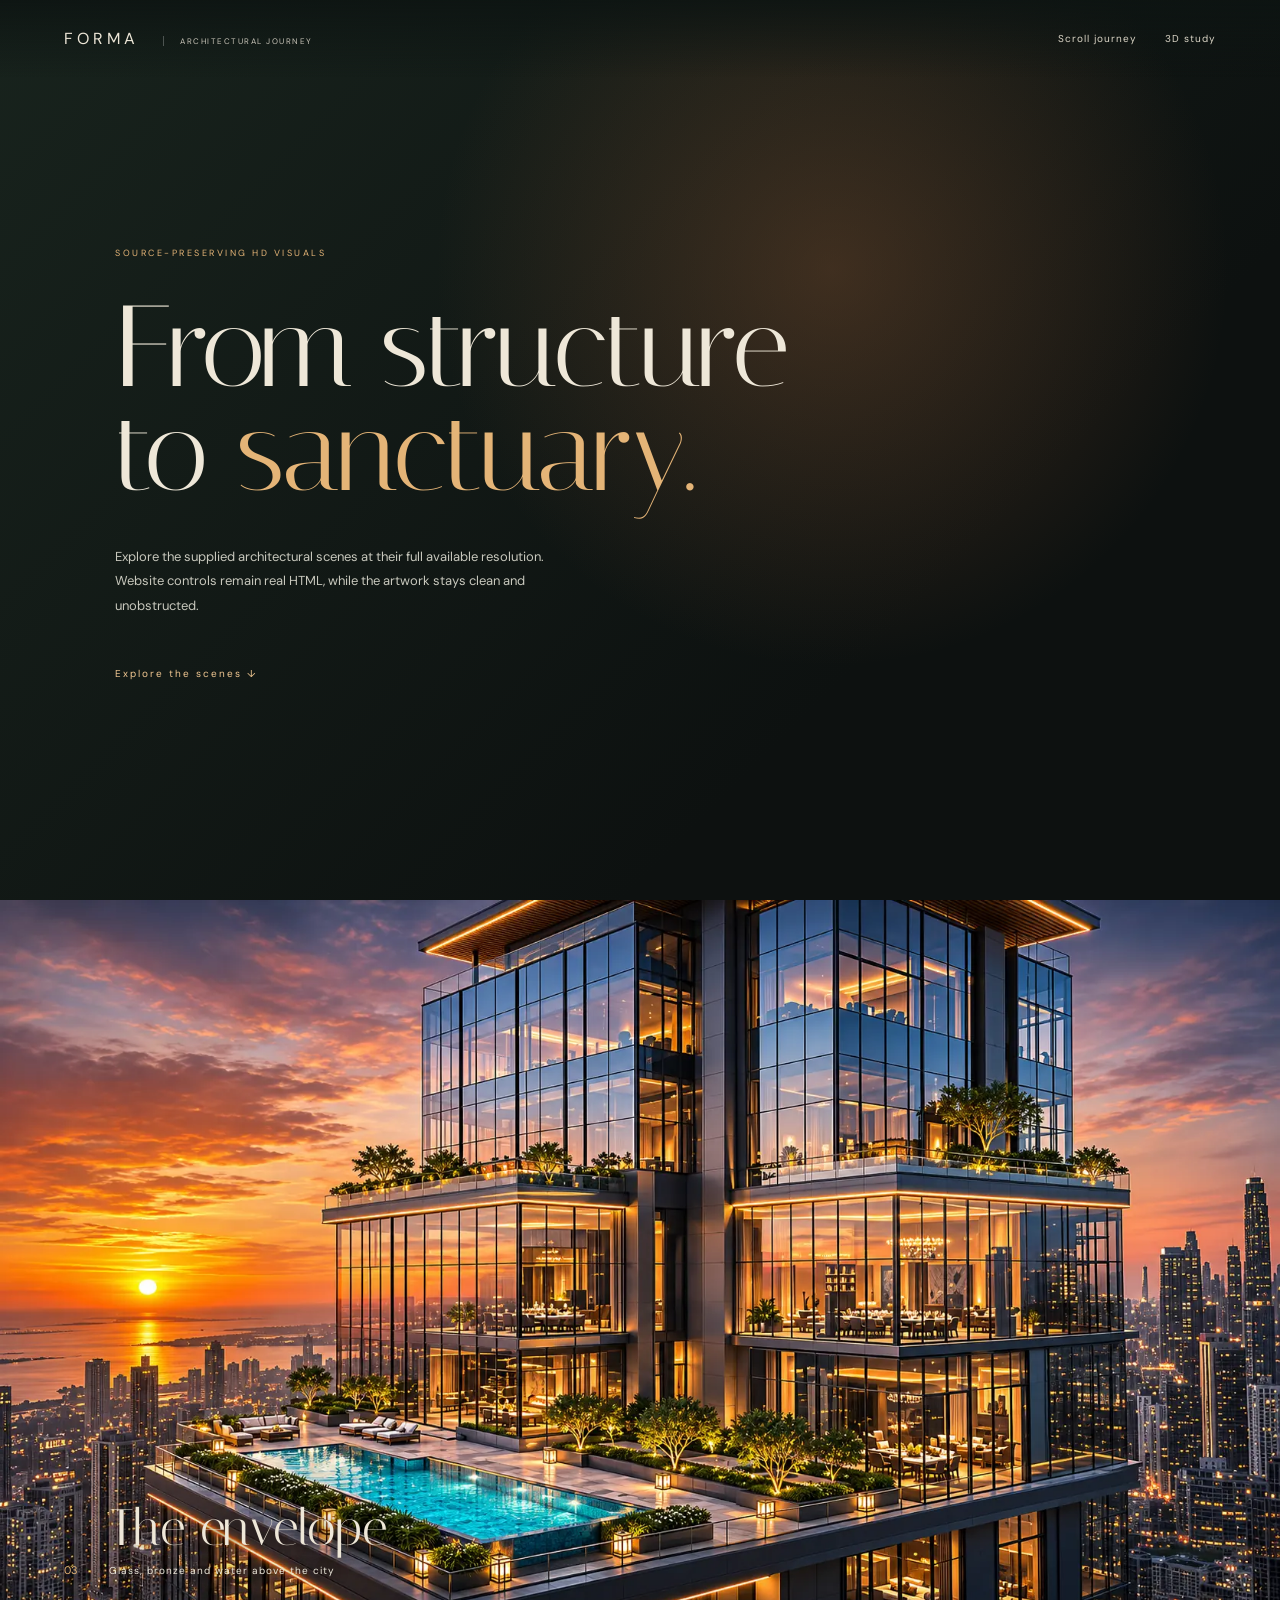
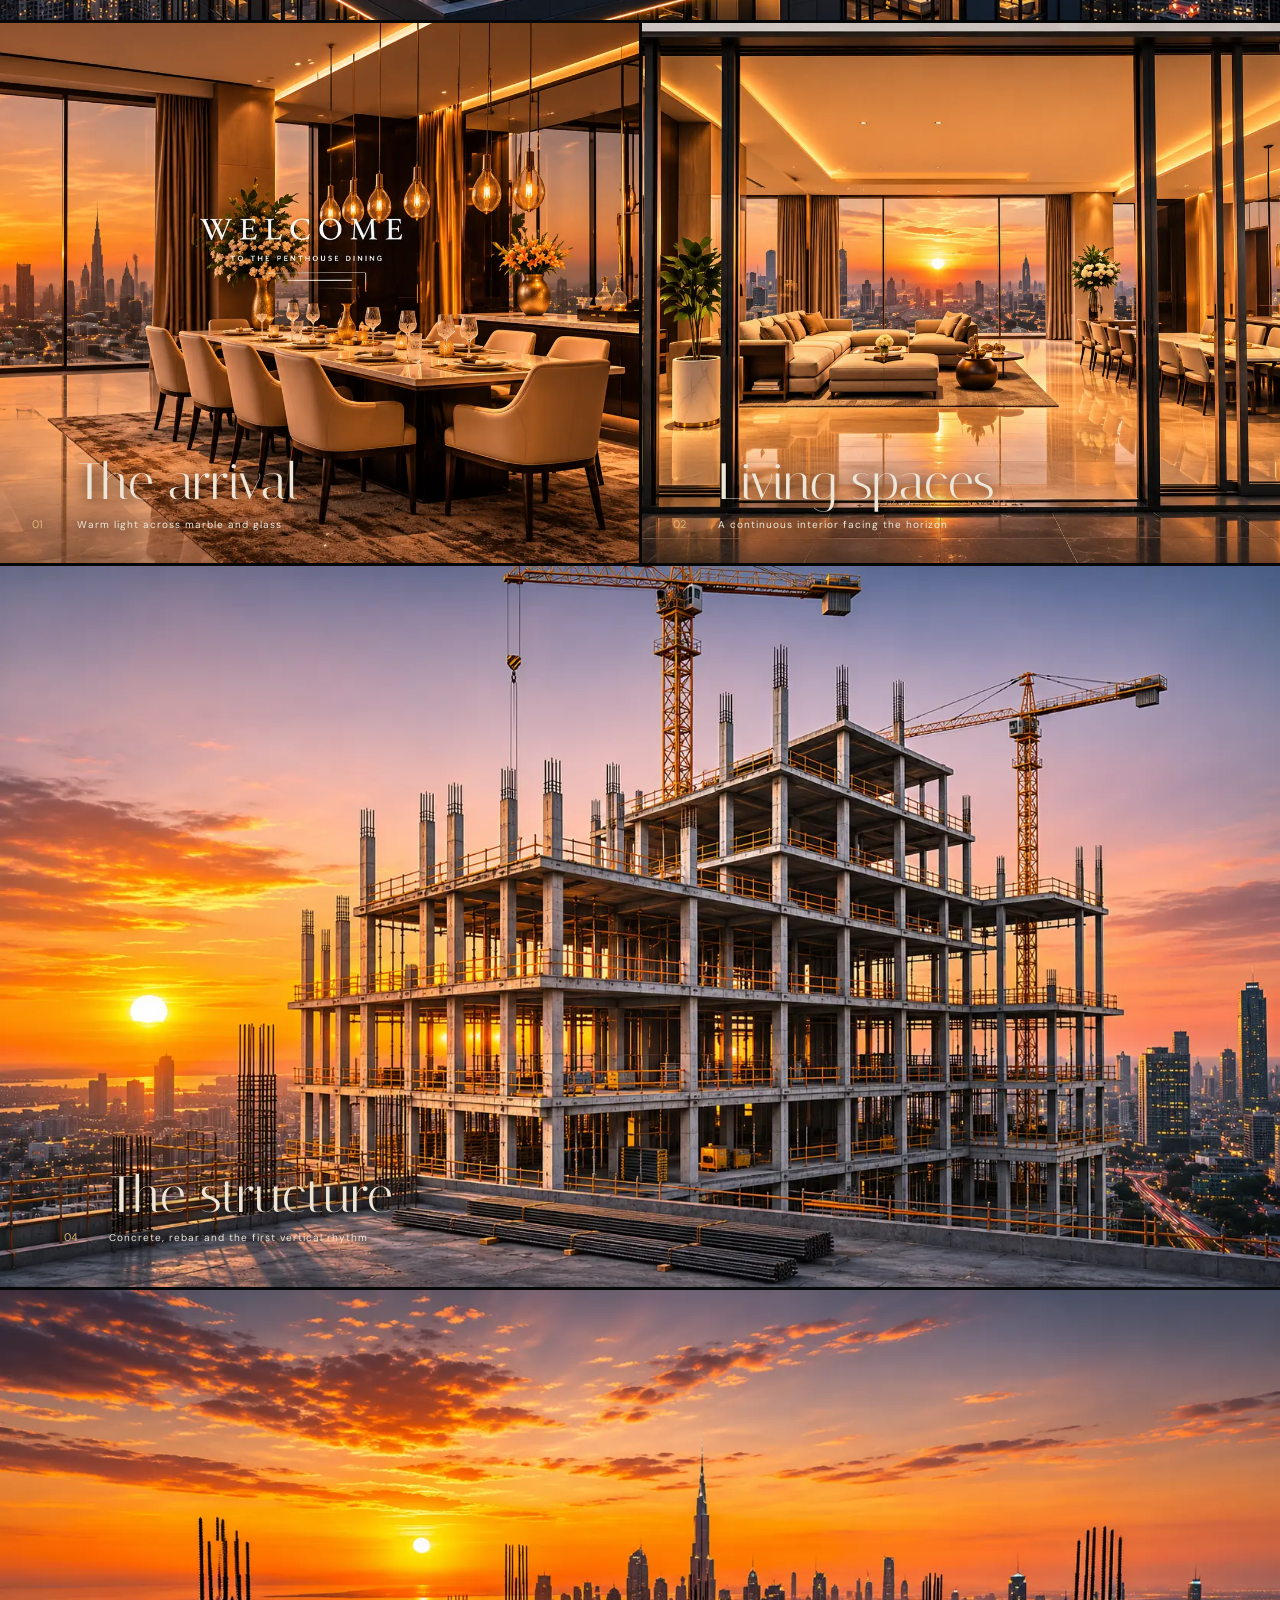
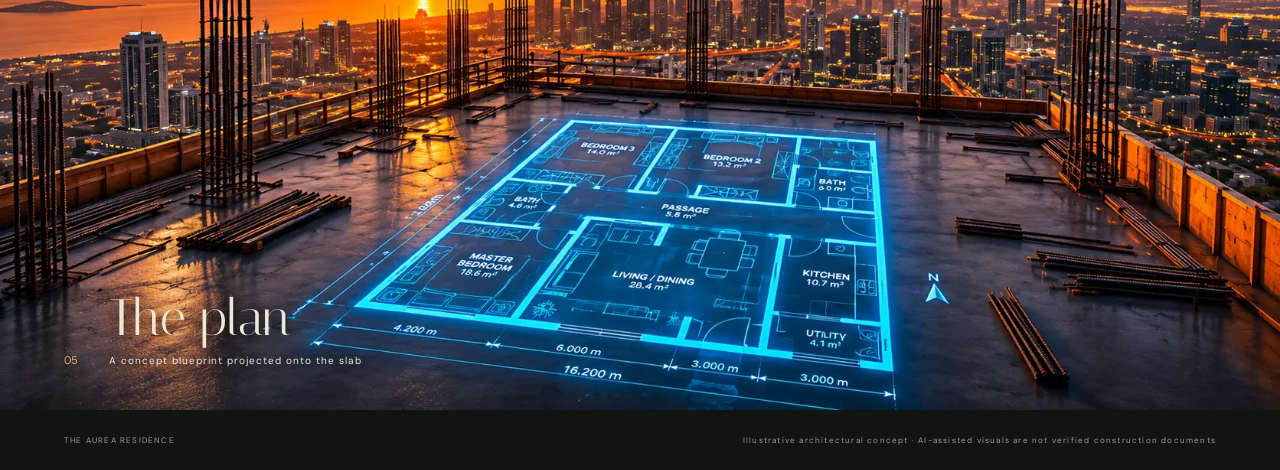
==== hd.html @ f3391a04 "Add supplied HD architectural gallery" ====
<!doctype html>
<html lang="en">
<head>
  <meta charset="utf-8">
  <meta name="viewport" content="width=device-width, initial-scale=1">
  <title>FORMA — HD architectural gallery</title>
  <meta name="description" content="HD architectural scenes from the Aurea Residence concept.">
  <link rel="stylesheet" href="hd-gallery.css">
</head>
<body>
  <header>
    <a href="index.html" class="brand">FORMA <span>ARCHITECTURAL JOURNEY</span></a>
    <nav><a href="index.html">Scroll journey</a><a href="study.html">3D study</a></nav>
  </header>
  <main>
    <section class="hero">
      <p class="eyebrow">SOURCE-PRESERVING HD VISUALS</p>
      <h1>From structure<br>to <em>sanctuary.</em></h1>
      <p>Explore the supplied architectural scenes at their full available resolution. Website controls remain real HTML, while the artwork stays clean and unobstructed.</p>
      <a class="scroll-cue" href="#gallery">Explore the scenes ↓</a>
    </section>
    <section id="gallery" class="gallery" aria-label="HD architectural scenes">
      <figure class="scene scene-wide"><img src="assets/hd-web/03-exterior.webp" alt="Glass penthouse exterior with rooftop pool at sunset" loading="eager"><figcaption><span>03</span><strong>The envelope</strong><small>Glass, bronze and water above the city</small></figcaption></figure>
      <figure class="scene"><img src="assets/hd-web/01-dining.webp" alt="Luxury penthouse dining room with sunset skyline" loading="lazy"><figcaption><span>01</span><strong>The arrival</strong><small>Warm light across marble and glass</small></figcaption></figure>
      <figure class="scene"><img src="assets/hd-web/02-living.webp" alt="Luxury penthouse living room facing the sunset" loading="lazy"><figcaption><span>02</span><strong>Living spaces</strong><small>A continuous interior facing the horizon</small></figcaption></figure>
      <figure class="scene scene-wide"><img src="assets/hd-web/04-construction.webp" alt="Concrete tower under construction at golden hour" loading="lazy"><figcaption><span>04</span><strong>The structure</strong><small>Concrete, rebar and the first vertical rhythm</small></figcaption></figure>
      <figure class="scene scene-wide"><img src="assets/hd-web/05-blueprint.webp" alt="Rooftop construction scene with a glowing floor plan" loading="lazy"><figcaption><span>05</span><strong>The plan</strong><small>A concept blueprint projected onto the slab</small></figcaption></figure>
    </section>
  </main>
  <footer><span>THE AUREA RESIDENCE</span><span>Illustrative architectural concept · AI-assisted visuals are not verified construction documents</span></footer>
</body>
</html>
---- hd-gallery.css ----
@import url('https://fonts.googleapis.com/css2?family=DM+Sans:wght@400;500;600&family=Italiana&display=swap');
:root{--ink:#111512;--cream:#eee7d8;--gold:#e4b477}*{box-sizing:border-box}html{scroll-behavior:smooth}body{margin:0;background:var(--ink);color:var(--cream);font-family:'DM Sans',Arial,sans-serif}a{color:inherit;text-decoration:none}header{position:fixed;z-index:5;top:0;left:0;right:0;padding:28px 5%;display:flex;justify-content:space-between;align-items:center;background:linear-gradient(#0d1412dd,transparent)}.brand{font-size:16px;letter-spacing:4px}.brand span{font-size:8px;letter-spacing:1.5px;color:#c9c5b9;margin-left:16px;border-left:1px solid #ffffff40;padding-left:16px}nav{display:flex;gap:28px;font-size:10px;letter-spacing:1px;color:#ded8c9}.hero{min-height:100vh;display:grid;align-content:center;padding:12vh 9vw 10vh;background:radial-gradient(circle at 65% 30%,#9e603755,transparent 38%),linear-gradient(135deg,#18231d,#0d1110 70%)}.eyebrow{font-size:9px;letter-spacing:2.5px;color:var(--gold)}h1{font:clamp(64px,9vw,145px)/.9 Italiana,Georgia,serif;font-weight:400;letter-spacing:-3px;margin:28px 0}em{color:var(--gold);font-style:normal}.hero p:not(.eyebrow){max-width:440px;font-size:13px;line-height:1.9;color:#c8c8bd}.scroll-cue{display:inline-block;margin-top:35px;font-size:10px;letter-spacing:2px;color:#f3c993}.gallery{display:grid;grid-template-columns:repeat(2,minmax(0,1fr));gap:3px;background:#050706}.scene{position:relative;margin:0;min-height:60vh;overflow:hidden;background:#171d19}.scene-wide{grid-column:1/-1;min-height:72vh}.scene img{width:100%;height:100%;min-height:60vh;display:block;object-fit:cover;transition:transform 1.2s cubic-bezier(.2,.7,.2,1),filter .8s}.scene-wide img{min-height:72vh}.scene:hover img{transform:scale(1.025);filter:saturate(1.08) contrast(1.04)}figcaption{position:absolute;left:5%;right:5%;bottom:6%;display:grid;grid-template-columns:45px 1fr;align-items:end;text-shadow:0 2px 15px #000}.scene figcaption span{grid-row:span 2;color:var(--gold);font-size:11px}.scene figcaption strong{font:clamp(28px,4vw,60px) Italiana,Georgia,serif;font-weight:400}.scene figcaption small{font-size:10px;letter-spacing:1px;color:#eee9dc;margin-top:6px}footer{display:flex;justify-content:space-between;gap:20px;padding:25px 5%;font-size:8px;letter-spacing:1.2px;color:#9d9f92}footer span:last-child{text-align:right}@media(max-width:700px){header{padding:20px 6%}.brand{font-size:12px;letter-spacing:2px}.brand span{display:none}nav{gap:13px;font-size:8px}.hero{padding:15vh 8vw 12vh}h1{font-size:66px}.gallery{display:block}.scene,.scene-wide,.scene img,.scene-wide img{min-height:55vh}.scene figcaption strong{font-size:38px}footer{display:block;line-height:2.2}footer span:last-child{text-align:left;display:block}}
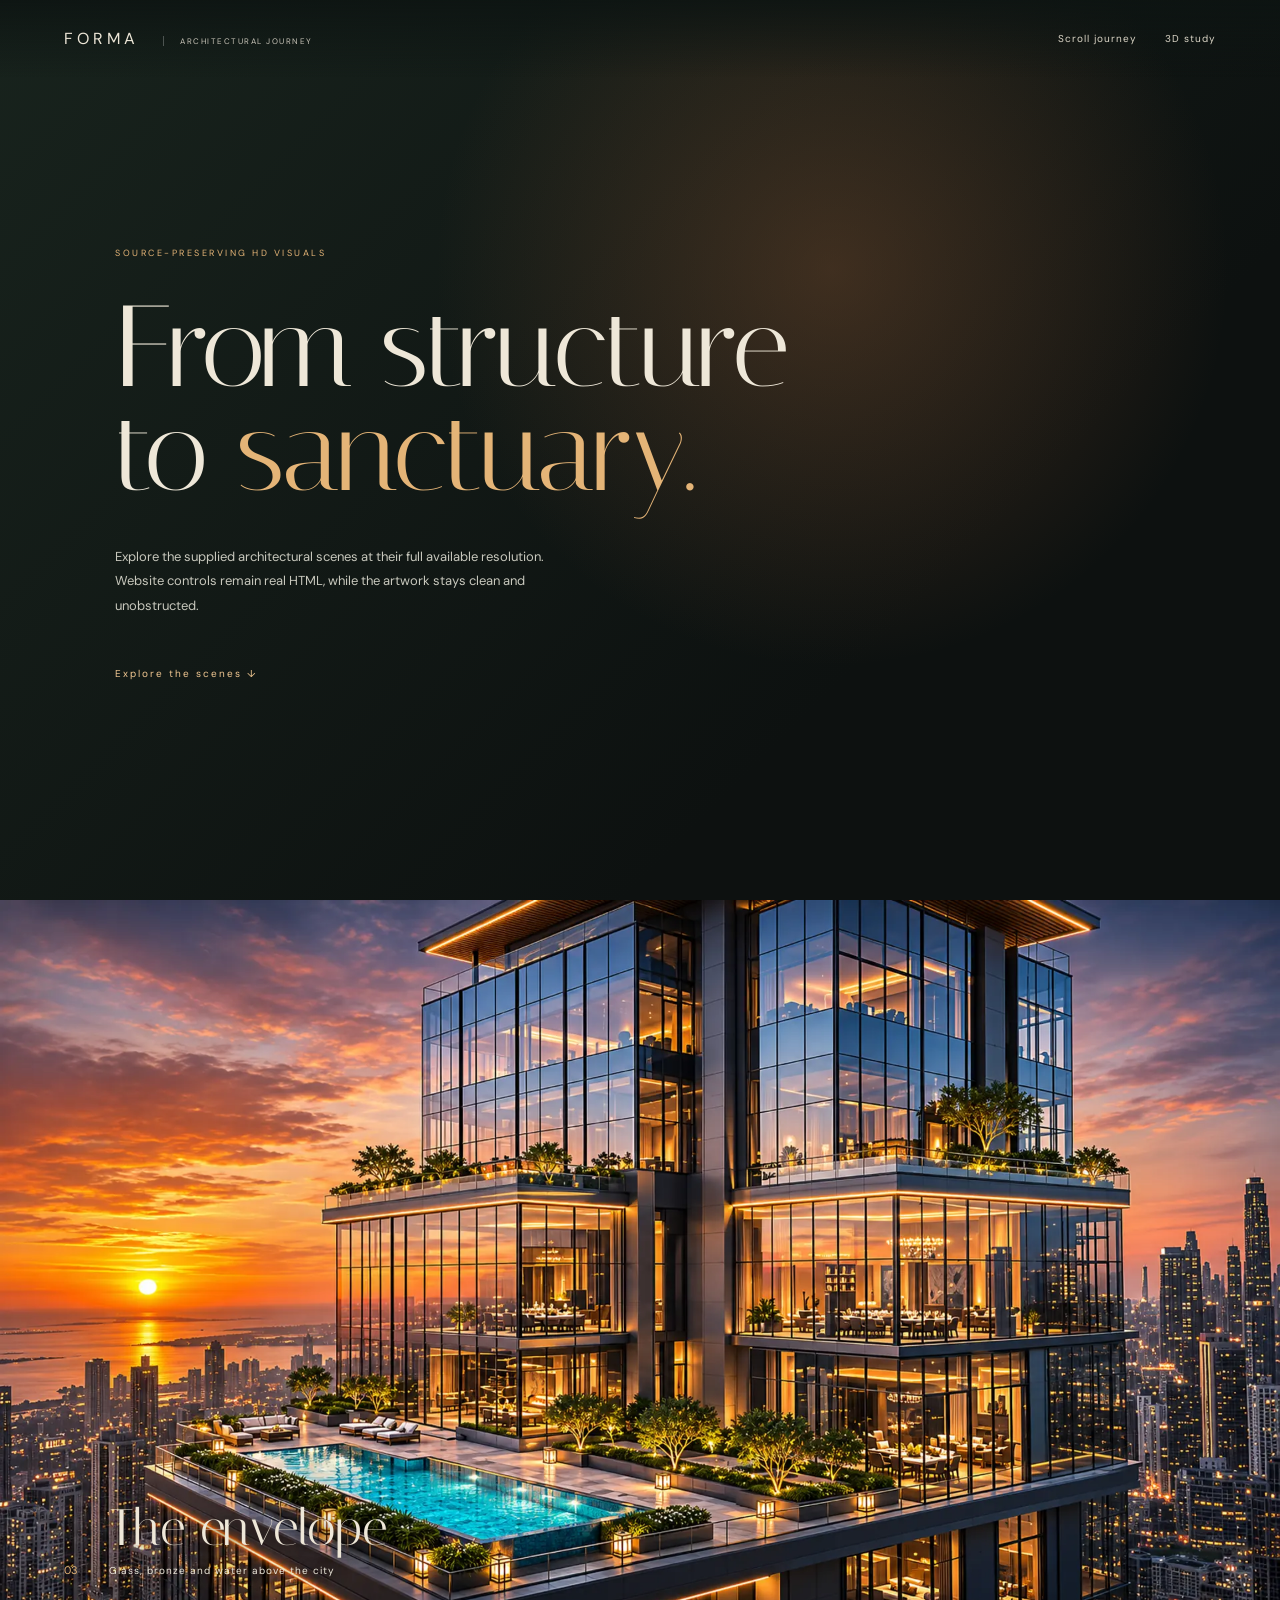
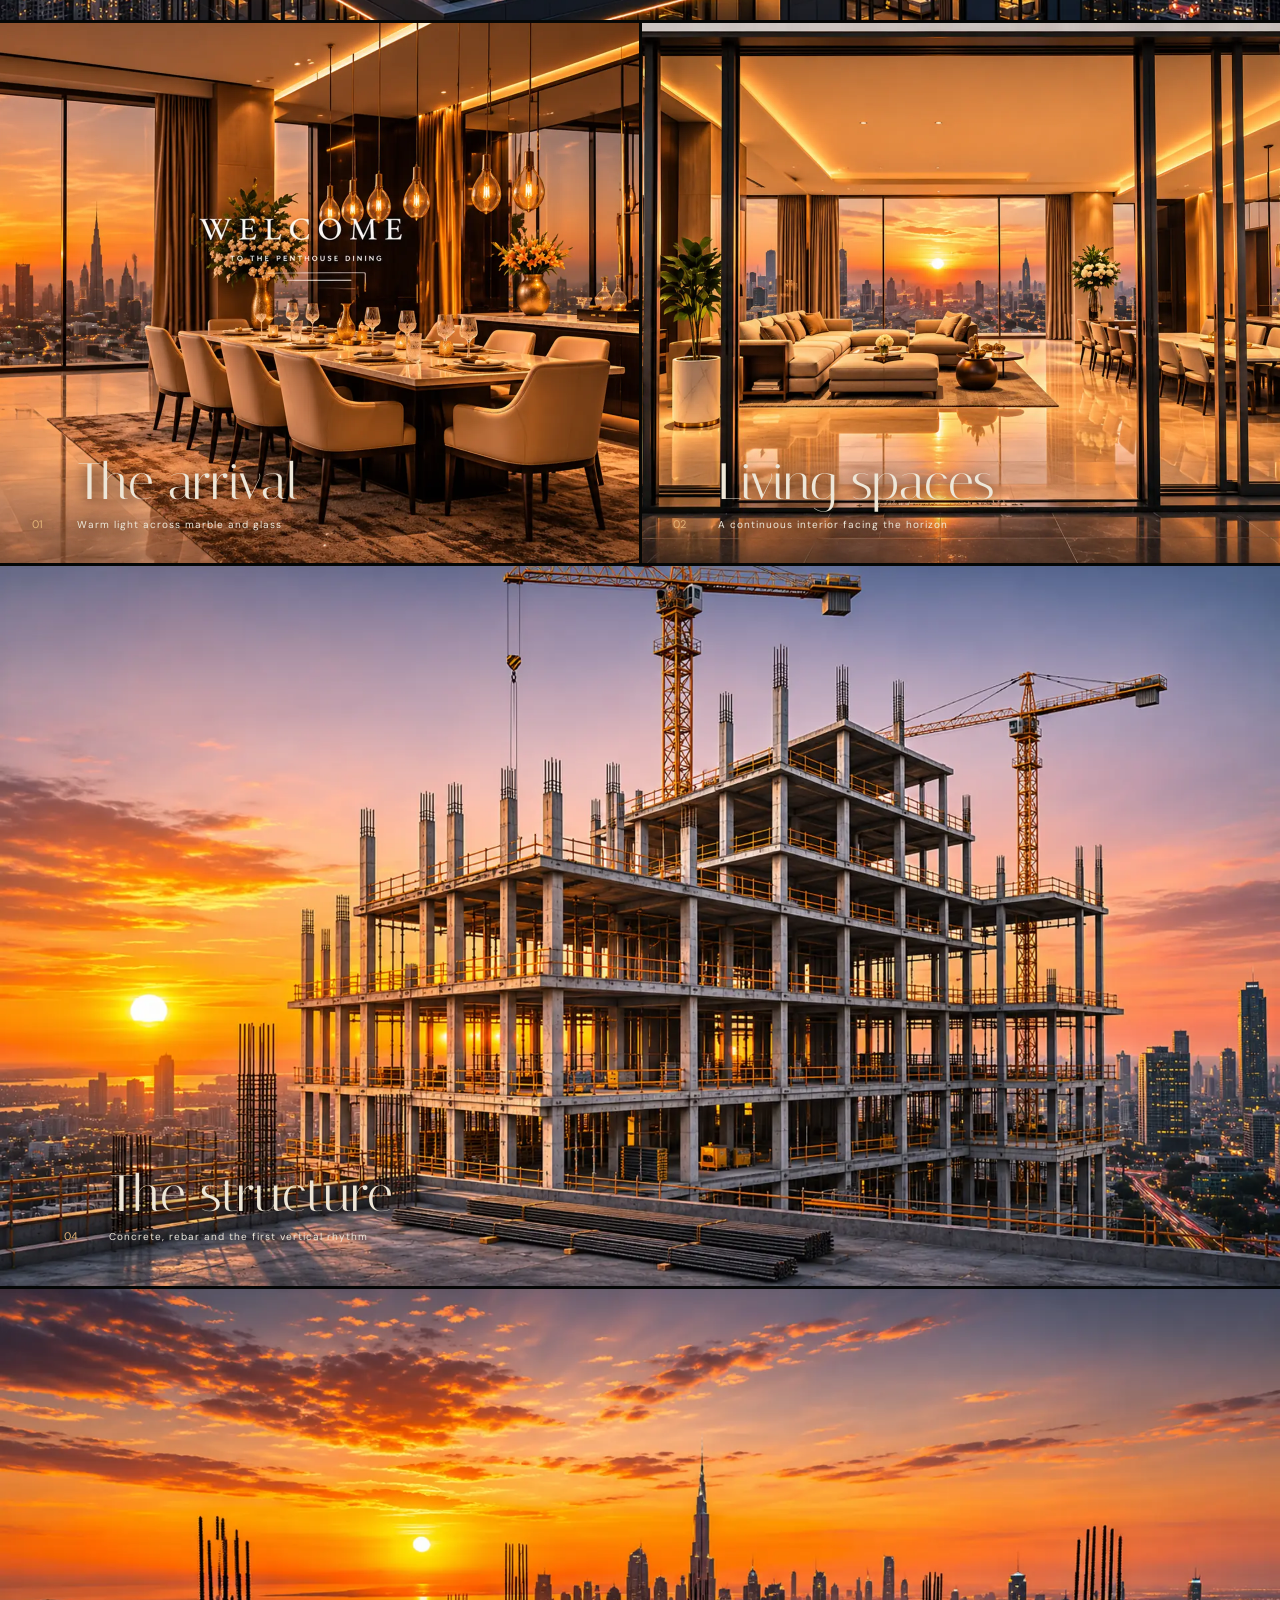
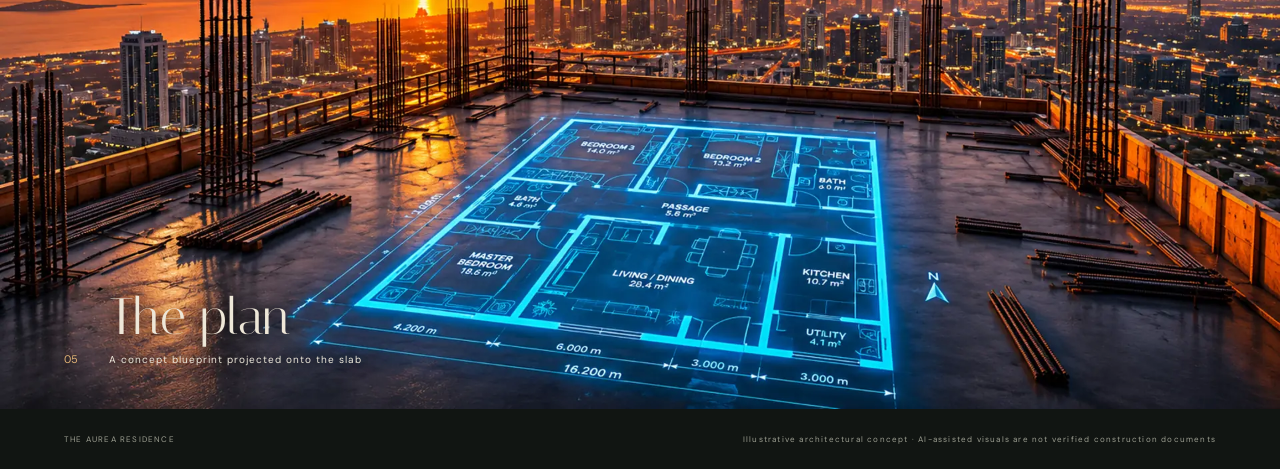
==== commit cf87883c: "Deliver architectural scenes in Full HD" ====
--- a/hd.html
+++ b/hd.html
@@ -20,11 +20,11 @@
       <a class="scroll-cue" href="#gallery">Explore the scenes ↓</a>
     </section>
     <section id="gallery" class="gallery" aria-label="HD architectural scenes">
-      <figure class="scene scene-wide"><img src="assets/hd-web/03-exterior.webp" alt="Glass penthouse exterior with rooftop pool at sunset" loading="eager"><figcaption><span>03</span><strong>The envelope</strong><small>Glass, bronze and water above the city</small></figcaption></figure>
-      <figure class="scene"><img src="assets/hd-web/01-dining.webp" alt="Luxury penthouse dining room with sunset skyline" loading="lazy"><figcaption><span>01</span><strong>The arrival</strong><small>Warm light across marble and glass</small></figcaption></figure>
-      <figure class="scene"><img src="assets/hd-web/02-living.webp" alt="Luxury penthouse living room facing the sunset" loading="lazy"><figcaption><span>02</span><strong>Living spaces</strong><small>A continuous interior facing the horizon</small></figcaption></figure>
-      <figure class="scene scene-wide"><img src="assets/hd-web/04-construction.webp" alt="Concrete tower under construction at golden hour" loading="lazy"><figcaption><span>04</span><strong>The structure</strong><small>Concrete, rebar and the first vertical rhythm</small></figcaption></figure>
-      <figure class="scene scene-wide"><img src="assets/hd-web/05-blueprint.webp" alt="Rooftop construction scene with a glowing floor plan" loading="lazy"><figcaption><span>05</span><strong>The plan</strong><small>A concept blueprint projected onto the slab</small></figcaption></figure>
+      <figure class="scene scene-wide"><img src="assets/full-hd/03-exterior.webp" alt="Glass penthouse exterior with rooftop pool at sunset" loading="eager"><figcaption><span>03</span><strong>The envelope</strong><small>Glass, bronze and water above the city</small></figcaption></figure>
+      <figure class="scene"><img src="assets/full-hd/01-dining.webp" alt="Luxury penthouse dining room with sunset skyline" loading="lazy"><figcaption><span>01</span><strong>The arrival</strong><small>Warm light across marble and glass</small></figcaption></figure>
+      <figure class="scene"><img src="assets/full-hd/02-living.webp" alt="Luxury penthouse living room facing the sunset" loading="lazy"><figcaption><span>02</span><strong>Living spaces</strong><small>A continuous interior facing the horizon</small></figcaption></figure>
+      <figure class="scene scene-wide"><img src="assets/full-hd/04-construction.webp" alt="Concrete tower under construction at golden hour" loading="lazy"><figcaption><span>04</span><strong>The structure</strong><small>Concrete, rebar and the first vertical rhythm</small></figcaption></figure>
+      <figure class="scene scene-wide"><img src="assets/full-hd/05-blueprint.webp" alt="Rooftop construction scene with a glowing floor plan" loading="lazy"><figcaption><span>05</span><strong>The plan</strong><small>A concept blueprint projected onto the slab</small></figcaption></figure>
     </section>
   </main>
   <footer><span>THE AUREA RESIDENCE</span><span>Illustrative architectural concept · AI-assisted visuals are not verified construction documents</span></footer>
